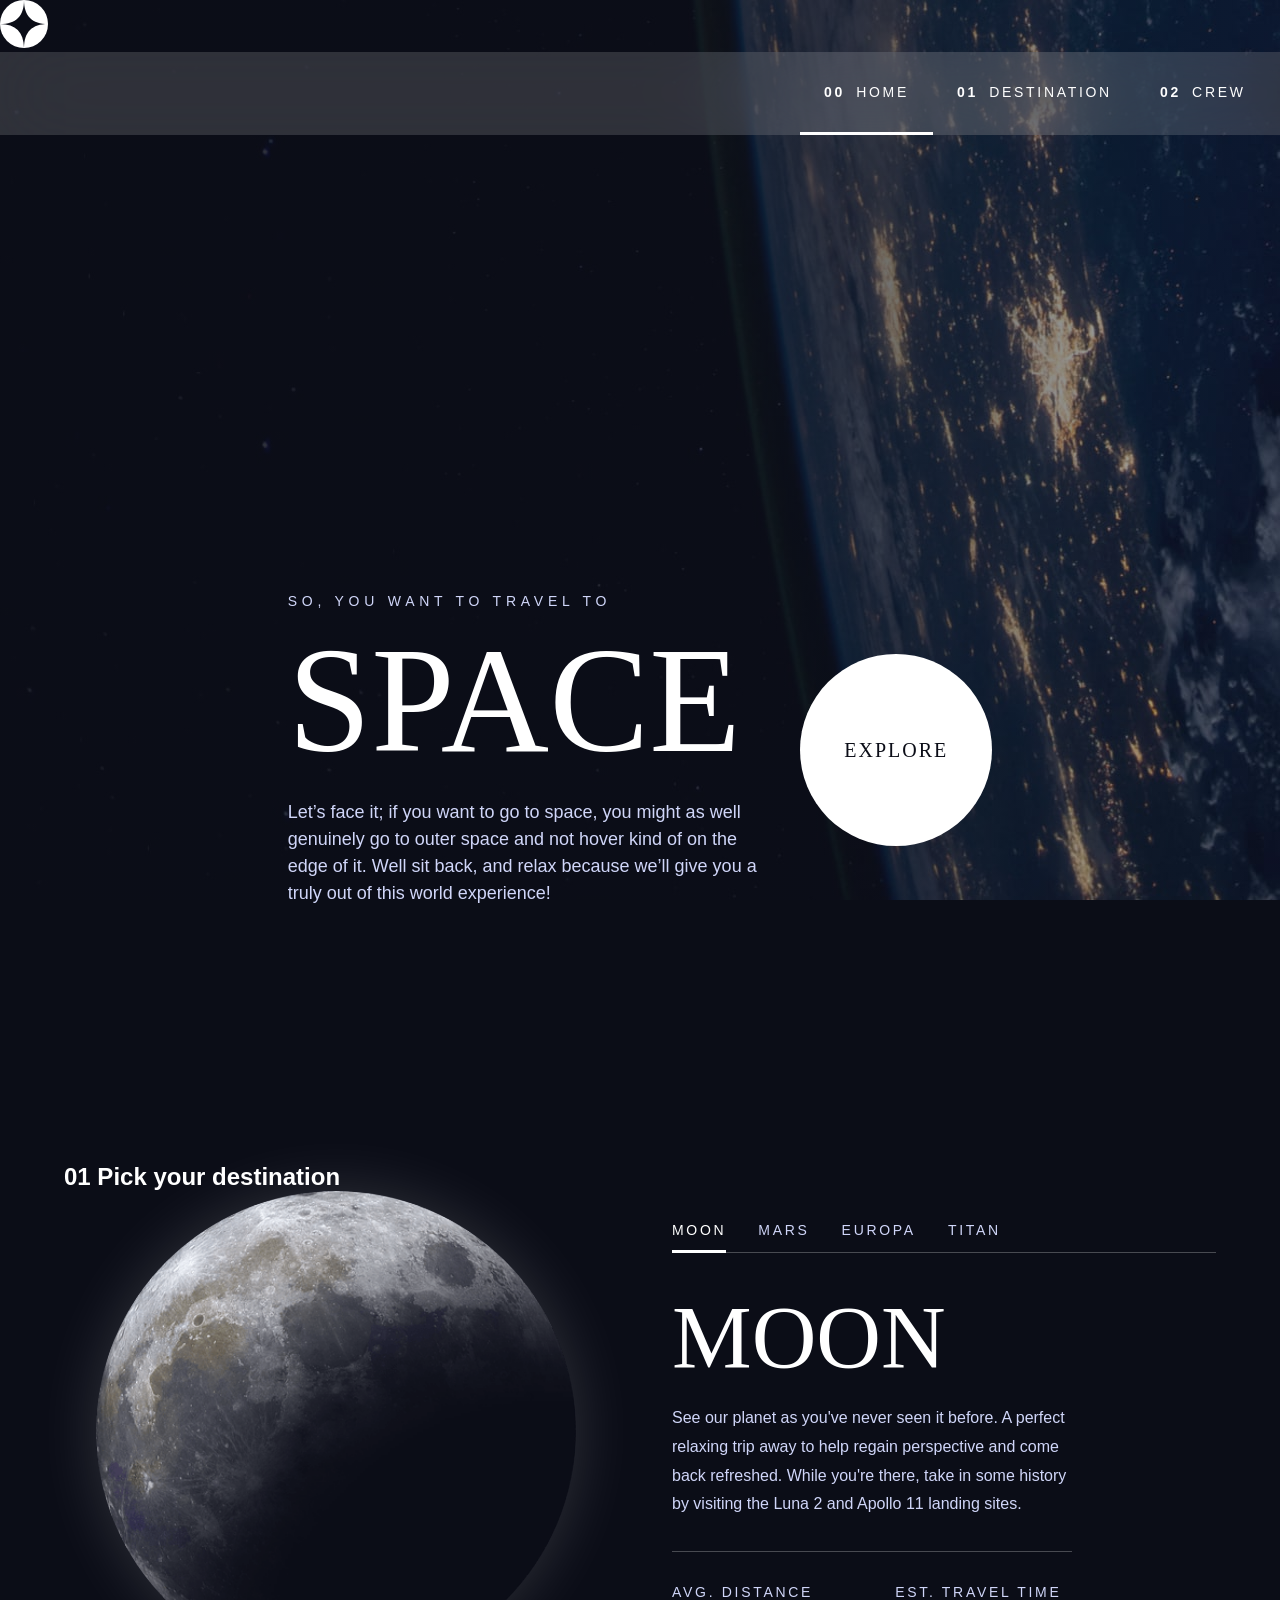
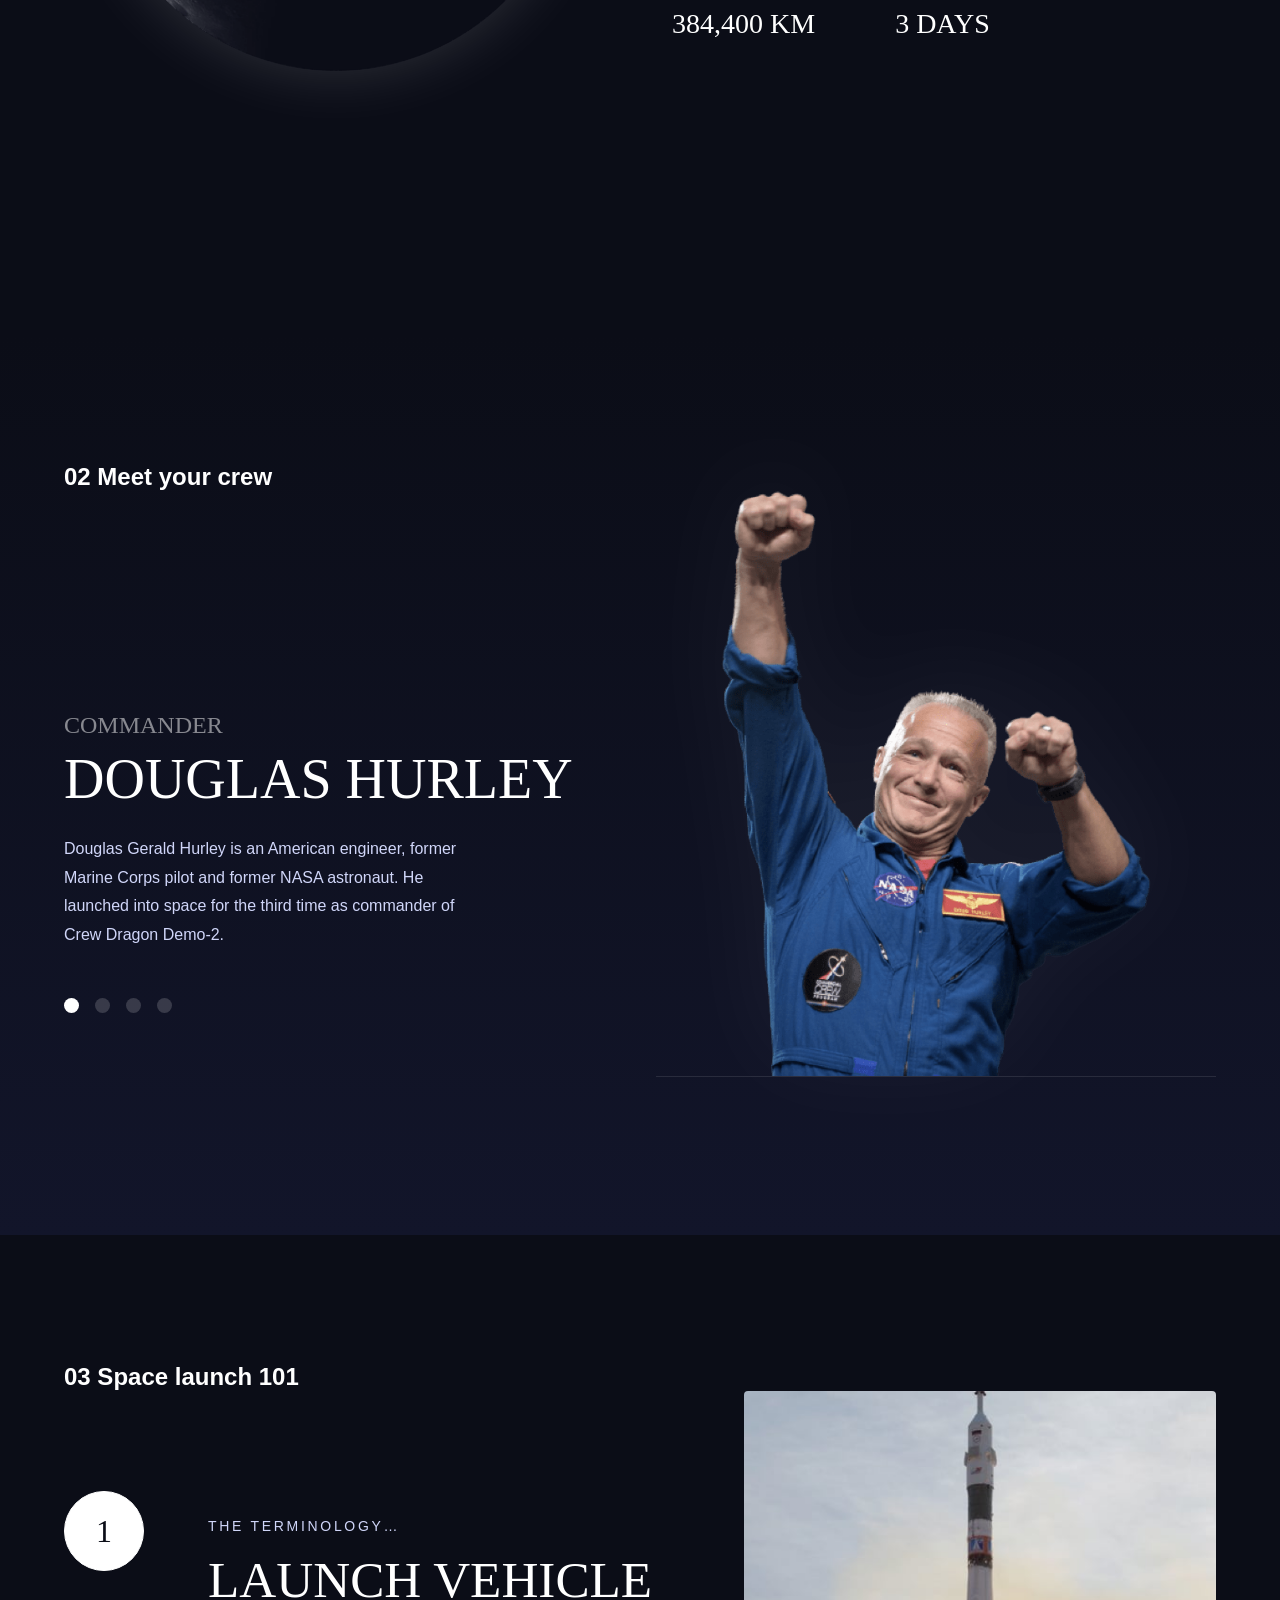
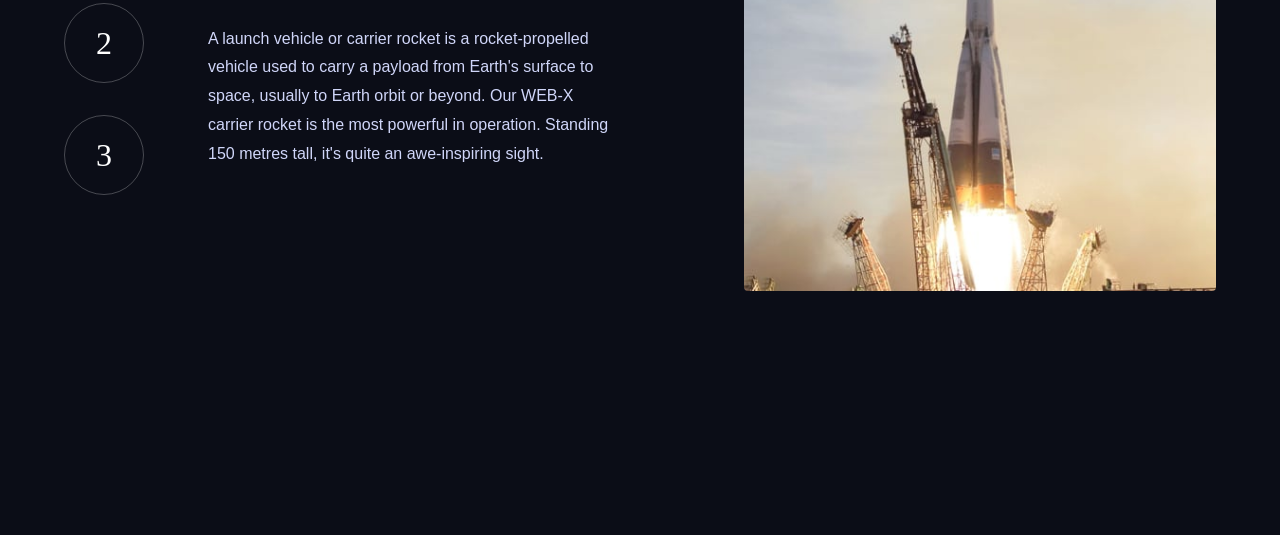
==== starter-code/index.html @ f4fe1dc3 "Code commit" ====
<!DOCTYPE html>
<html lang="en">
<head>
  <meta charset="UTF-8">
  <meta name="viewport" content="width=device-width, initial-scale=1.0">

  <link rel="icon" type="image/png" sizes="32x32" href="./assets/favicon-32x32.png">
  <link rel="stylesheet" href="./style.css">
  <title>Frontend Mentor | Space tourism website</title>
</head>
<body>
  <!--HEADER / NAVIGATION-->
  <header class="primry-header" id="header">
    <div class="logo" id="logo">
      <img src="./assets/shared/logo.svg" alt="space tourism logo">
    </div>

    <div class="header-line" role="presentation"></div>

    <!--Mobile Hamburger Menu-->
    <button class="mobile-nav-toggle" aria-controls="primary-navigation" aria-expanded="false">
      <img 
        src="./assets/shared/icon-hamburger.svg" 
        id="hamburger-icon"
        alt="hamburger menu icon"
      >
    </button>

    <!--Navigation links-->
    <nav>
      <ul class="primary-nav" id="primary-navigation" role="list"> 
        <li><a href="#home" class="active"><span>00</span> Home</a></li>
        <li><a href="#destination"><span>01</span> Destination</a></li>
        <li><a href="#crew"><span>02</span> Crew</a></li>
        <li><a href="#technology"><span>03</span> Technology</a></li>
      </ul>
    </nav>
  </header>

<!--SECTION: HERO-->
<section id="home">

  <div class="hero-bg" aria-hidden="true"></div>

  <div class="container">
    <div class="hero-content">
      <!--Left-text-->
      <div class="hero-text">
        <p class="hero-pretitle">So, you want to travel to</p>
        <h1 class="hero-title">Space</h1>
        <p class="hero-description">
          Let’s face it; if you want to go to space, you might as well 
          genuinely go to outer space and not hover kind of on the edge of it. Well sit back,
          and relax because we’ll give you a truly out of this world experience!</p>
      </div>
      <!--Right-Explore Button-->
      <a href="#destination" class="btn-explore" role="button">Explore</a>
      
    </div>
  </div>
</section>

<!-- ══════════════════════════════════
SECTION 2 — DESTINATION
══════════════════════════════════ -->
<section id="destination">
  <div class="container">

    <h2 class="section-title"><span>01</span> Pick your destination</h2>

    <div class="destination-grid">

      <!-- Planet image (swapped by JS) -->
      <div class="destination-image">
        <img
          id="planet-img"
          class="planet-img"
          src="./assets/destination/image-moon.png"
          alt="Moon"
        >
      </div>

      <!-- Tab panel -->
      <div class="destination-info">

        <!-- Tab buttons -->
        <div class="destination-tabs" role="tablist">
          <button class="tab-btn active" role="tab" data-dest="0">Moon</button>
          <button class="tab-btn"        role="tab" data-dest="1">Mars</button>
          <button class="tab-btn"        role="tab" data-dest="2">Europa</button>
          <button class="tab-btn"        role="tab" data-dest="3">Titan</button>
        </div>

        <!-- Tab content (updated by JS) -->
        <div id="dest-content">
          <h3 class="destination-name" id="dest-name">Moon</h3>
          <p class="destination-desc" id="dest-desc">
            See our planet as you've never seen it before. A perfect relaxing trip away to
            help regain perspective and come back refreshed. While you're there, take in
            some history by visiting the Luna 2 and Apollo 11 landing sites.
          </p>
          <div class="destination-meta">
            <div class="meta-item">
              <label>Avg. distance</label>
              <p id="dest-distance">384,400 km</p>
            </div>
            <div class="meta-item">
              <label>Est. travel time</label>
              <p id="dest-time">3 days</p>
            </div>
          </div>
        </div>

      </div>
    </div>
  </div>
</section>
 
 
<!-- ══════════════════════════════════
 SECTION 3 — CREW
══════════════════════════════════ -->
<section id="crew">
  <div class="container">

    <h2 class="section-title"><span>02</span> Meet your crew</h2>

    <div class="crew-grid">

      <!-- Left: crew info (updated by JS) -->
      <div class="crew-info">
        <p class="crew-role" id="crew-role">Commander</p>
        <h3 class="crew-name" id="crew-name">Douglas Hurley</h3>
        <p class="crew-bio" id="crew-bio">
          Douglas Gerald Hurley is an American engineer, former Marine Corps pilot and
          former NASA astronaut. He launched into space for the third time as commander of
          Crew Dragon Demo-2.
        </p>

        <!-- Dot navigation -->
        <div class="crew-dots" role="tablist" aria-label="Crew members">
          <button class="dot active" data-crew="0" role="tab" aria-label="Douglas Hurley"></button>
          <button class="dot"        data-crew="1" role="tab" aria-label="Mark Shuttleworth"></button>
          <button class="dot"        data-crew="2" role="tab" aria-label="Victor Glover"></button>
          <button class="dot"        data-crew="3" role="tab" aria-label="Anousheh Ansari"></button>
        </div>
      </div>

      <!-- Right: crew portrait (swapped by JS) -->
      <div class="crew-image">
        <img
          id="crew-img"
          class="crew-img"
          src="./assets/crew/image-douglas-hurley.png"
          alt="Douglas Hurley"
        >
      </div>

    </div>
  </div>
</section>
 
 
<!-- ══════════════════════════════════
SECTION 4 — TECHNOLOGY
══════════════════════════════════ -->
<section id="technology">
  <div class="container">

    <h2 class="section-title"><span>03</span> Space launch 101</h2>

    <div class="tech-layout">

      <!-- Numbered tab buttons -->
      <div class="tech-numbers">
        <button class="num-btn active" data-tech="0">1</button>
        <button class="num-btn"        data-tech="1">2</button>
        <button class="num-btn"        data-tech="2">3</button>
      </div>

      <!-- Tech description (updated by JS) -->
      <div class="tech-content">
        <p class="tech-label" id="tech-label">The terminology…</p>
        <h3 class="tech-name"  id="tech-name">Launch vehicle</h3>
        <p class="tech-desc"   id="tech-desc">
          A launch vehicle or carrier rocket is a rocket-propelled vehicle used to carry a payload
          from Earth's surface to space, usually to Earth orbit or beyond. Our WEB-X carrier rocket
          is the most powerful in operation. Standing 150 metres tall, it's quite an awe-inspiring sight.
        </p>
      </div>

      <!-- Tech image (swapped by JS) -->
      <div class="tech-image">
        <img
          id="tech-img"
          src="./assets/technology/image-launch-vehicle-portrait.jpg"
          alt="Launch Vehicle"
        >
      </div>

    </div>
  </div>
</section>
<script src="script.js"></script>

</body>
</html>
---- starter-code/style.css ----
* {
    box-sizing:border-box;
    margin: 0;
    padding: 0;
}

:root {
    --clr-dark: #0B0D17;
    --clr-accent: #D0D6F9;
    --clr-white: #FFFFFF;
    --ff-serif: 'Bellefair', serif;
    --ff-sans-cond: 'Barlow Condensed', sans-serif;
    --ff-sans: 'Barlow', sans-serif;
}

html {
    scroll-behavior: smooth;
}

body {
  font-family: var(--ff-sans);
  color: var(--clr-white);
  background-color: var(--clr-dark);
  min-height: 100vh;
  overflow-x: hidden;
}

.container {
  max-width: 1200px;
  margin-inline: auto;
  padding: 0 1.5rem;
}

.primary-header {
  position: fixed;
  top: 0;
  left: 0;
  right: 0;
  z-index: 100;
  display: flex;
  align-items: center;
  justify-content: space-between;
  padding: 0 0 0 2rem;
  background: transparent;
  transition: background 0.4s ease;
}

.primary-header.scrolled {
  background: rgba(11, 13, 23, 0.95);
  backdrop-filter: blur(20px);
}   

.header-inline {
  flex: 1;
  height: 1px;
  background-color: rgba(255, 255, 255, 0.25);
  margin-inline: 2rem;
  position: relative;
  z-index: 1;
}

.primary-nav {
  display: flex;
  list-style: none;
  background: rgba(255, 255, 255, 0.15);
  backdrop-filter: blur(40px);
  padding-inline: 50rem;
  -webkit-backdrop-filter: blur(40px);
}

.primary-nav li a {
  display: flex;
  align-items: center;
  gap: 0.6em;
  padding: 2rem 1.5rem;
  color: var(--clr-white);
  text-decoration: none;
  font-family: var(--ff-sans-cond);
  font-size: 0.875rem;
  letter-spacing: 2.7px;
  text-transform: uppercase;
  border-bottom: 3px solid transparent;
  transition: border-color 0.3s;
}
 
/* Numbered prefix in nav links */
.primary-nav li a span {
  font-weight: 700;
  margin-right: 0.2em;
}
 
/* Active and hover state for nav links */
.primary-nav li a.active,
.primary-nav li a:hover {
  border-bottom-color: var(--clr-white);
}

.mobile-nav-toggle {
  display: none;
  cursor: pointer;
  background: transparent;
  border: none;
  padding: 0.5rem;
}

#home {
  position: relative;
  min-height: 100vh;
  display: flex;
  align-items: flex-end;
  overflow: hidden;
}

.hero-bg {
  position: fixed;
  inset: 0;
  background:
    linear-gradient(to right, rgba(11,13,23,0.85) 40%, rgba(11,13,23,0.3) 100%),
    url(./assets/home/background-home-desktop.jpg) center/cover no-repeat;
  z-index: -1;
}

.hero-content {
  position: relative;
  z-index: 1;
  display: grid;
  grid-template-columns: 1fr auto; 
  display: flex;
  justify-content: space-between;
  align-items: flex-end;
  gap: 2rem;
  width: 100%;
  padding-top: 0;
  padding-bottom: 8rem;
}

.hero-pretitle {
  font-family: var(--ff-sans-cond);
  font-size: 0.875rem;
  letter-spacing: 4.75px;
  text-transform: uppercase;
  color: var(--clr-accent);
  margin-bottom: 1rem;
}

.hero-title {
  font-family: var(--ff-serif);
  font-size: 150px;
  text-transform: uppercase;
  margin-bottom: 1.5rem;
  font-weight: 400;
  line-height: 1;
}

.hero-description {
  margin-top: 1.5rem;
  font-size: 1.125rem;
  color: var(--clr-accent);
  line-height: 1.5;
  max-width: 48ch;
}

.btn-explore {
  display: flex;
  align-items: center;
  justify-content: center;
  width: clamp(9rem, 15vw, 17rem);
  height: clamp(9rem, 15vw, 17rem);
  border-radius: 50%;
  background: var(--clr-white);
  color: var(--clr-dark);
  font-family: var(--ff-serif);
  font-size: 1.25rem;
  text-transform: uppercase;
  text-decoration: none;
  letter-spacing: 2px;
  position: relative;
  cursor: pointer;
  border: none;
  transition: box-shadow 0.3s;
  align-self: center;
  flex-shrink: 0;
}

.btn-explore::before {
  content: '';
  position: absolute;
  inset: 0;
  border-radius: 50%;
  background: rgba(255, 255, 255, 0.1);
  transform: scale(1);
  transition: transform 0.6s cubic-bezier(0.34, 1.56, 0.64, 1), opacity 0.6s;
  opacity: 0;
}
 
.btn-explore:hover::before {
  transform: scale(1.5);
  opacity: 1;
}
 

/* ─────────────────────────────────────────────────
   7. DESTINATION SECTION
───────────────────────────────────────────────── */
 
#destination {
  position: relative;
  min-height: 100vh;
  padding: 8rem 0 4rem;
  background: var(--clr-dark);
}
 
/* Side-by-side: planet image | tab panel */
.destination-grid {
  display: grid;
  grid-template-columns: 1fr 1fr;
  gap: 4rem;
  align-items: center;
}
 
.destination-image {
  display: flex;
  justify-content: center;
}
 
/* Planet image — slowly rotates */
.planet-img {
  width: min(480px, 100%);
  border-radius: 50%;
  animation: rotate 60s linear infinite;
  filter: drop-shadow(0 0 30px rgba(255, 255, 255, 0.15));
}
 
/* Tab button row */
.destination-tabs {
  display: flex;
  gap: 2rem;
  border-bottom: 1px solid rgba(255, 255, 255, 0.25);
  margin-bottom: 2rem;
}
 
.tab-btn {
  background: none;
  border: none;
  border-bottom: 3px solid transparent;
  color: var(--clr-accent);
  font-family: var(--ff-sans-cond);
  font-size: 0.875rem;
  letter-spacing: 2.7px;
  text-transform: uppercase;
  padding: 0 0 0.75rem;
  cursor: pointer;
  transition: color 0.3s, border-color 0.3s;
  margin-bottom: -1px; /* overlap the container border */
}
 
.tab-btn.active,
.tab-btn:hover {
  color: var(--clr-white);
  border-bottom-color: var(--clr-white);
}
 
/* Destination name heading */
.destination-name {
  font-family: var(--ff-serif);
  font-size: clamp(3.5rem, 7vw, 6.25rem);
  font-weight: 400;
  text-transform: uppercase;
  margin-bottom: 1rem;
}
 
/* Description paragraph */
.destination-desc {
  color: var(--clr-accent);
  line-height: 1.8;
  font-size: 1rem;
  max-width: 45ch;
  padding-bottom: 2rem;
  border-bottom: 1px solid rgba(255, 255, 255, 0.25);
}
 
/* Stats row: distance | travel time */
.destination-meta {
  display: flex;
  gap: 5rem;
  margin-top: 2rem;
}
 
.meta-item label {
  display: block;
  font-family: var(--ff-sans-cond);
  font-size: 0.875rem;
  letter-spacing: 2.7px;
  text-transform: uppercase;
  color: var(--clr-accent);
  margin-bottom: 0.5rem;
}
 
.meta-item p {
  font-family: var(--ff-serif);
  font-size: 1.75rem;
  text-transform: uppercase;
}
 
 
/* ─────────────────────────────────────────────────
   8. CREW SECTION
───────────────────────────────────────────────── */
 
#crew {
  min-height: 100vh;
  padding: 8rem 0 0;
  background: linear-gradient(to bottom, var(--clr-dark) 0%, #12152a 100%);
  overflow: hidden;
}
 
/* Side-by-side: crew info | crew portrait */
.crew-grid {
  display: grid;
  grid-template-columns: 1fr 1fr;
  align-items: end;
  gap: 2rem;
}
 
.crew-info {
  padding-bottom: 4rem;
}
 
/* Role label (e.g. "Commander") */
.crew-role {
  font-family: var(--ff-serif);
  font-size: clamp(1rem, 2vw, 1.5rem);
  font-weight: 400;
  text-transform: uppercase;
  color: rgba(255, 255, 255, 0.5);
  margin-bottom: 0.5rem;
}
 
/* Crew member name */
.crew-name {
  font-family: var(--ff-serif);
  font-size: clamp(2.5rem, 5vw, 3.5rem);
  font-weight: 400;
  text-transform: uppercase;
  margin-bottom: 1.5rem;
}
 
/* Bio paragraph */
.crew-bio {
  color: var(--clr-accent);
  line-height: 1.8;
  max-width: 45ch;
  margin-bottom: 3rem;
}
 
/* Dot navigation row */
.crew-dots {
  display: flex;
  gap: 1rem;
}
 
.dot {
  width: 15px;
  height: 15px;
  border-radius: 50%;
  background: rgba(255, 255, 255, 0.17);
  cursor: pointer;
  transition: background 0.3s;
  border: none;
}
 
.dot.active,
.dot:hover {
  background: var(--clr-white);
}
 
/* Portrait image container */
.crew-image {
  display: flex;
  justify-content: center;
  border-bottom: 1px solid rgba(255, 255, 255, 0.1);
}
 
.crew-img {
  max-height: 65vh;
  object-fit: contain;
  object-position: bottom;
  filter: drop-shadow(0 -20px 50px rgba(255, 255, 255, 0.05));
}
 
 
/* ─────────────────────────────────────────────────
   9. TECHNOLOGY SECTION
───────────────────────────────────────────────── */
 
#technology {
  min-height: 100vh;
  padding: 8rem 0;
}
 
/* Three columns: number buttons | text | image */
.tech-layout {
  display: grid;
  grid-template-columns: auto 1fr 1fr;
  gap: 4rem;
  align-items: center;
}
 
/* Vertical number buttons */
.tech-numbers {
  display: flex;
  flex-direction: column;
  gap: 2rem;
}
 
.num-btn {
  width: 80px;
  height: 80px;
  border-radius: 50%;
  border: 1px solid rgba(255, 255, 255, 0.25);
  background: transparent;
  color: var(--clr-white);
  font-family: var(--ff-serif);
  font-size: 2rem;
  cursor: pointer;
  transition: background 0.3s, border-color 0.3s;
}
 
.num-btn.active,
.num-btn:hover {
  background: var(--clr-white);
  color: var(--clr-dark);
  border-color: var(--clr-white);
}
 
/* "The terminology…" small label */
.tech-label {
  font-family: var(--ff-sans-cond);
  font-size: 0.875rem;
  letter-spacing: 2.7px;
  text-transform: uppercase;
  color: var(--clr-accent);
  margin-bottom: 1rem;
}
 
/* Technology name heading */
.tech-name {
  font-family: var(--ff-serif);
  font-size: clamp(2rem, 4vw, 3.5rem);
  font-weight: 400;
  text-transform: uppercase;
  margin-bottom: 1rem;
}
 
/* Description paragraph */
.tech-desc {
  color: var(--clr-accent);
  line-height: 1.8;
  max-width: 45ch;
}
 
/* Technology image */
.tech-image img {
  width: 100%;
  height: 500px;
  object-fit: cover;
  border-radius: 4px;
}
 
 
/* ─────────────────────────────────────────────────
   10. ANIMATIONS & TRANSITIONS
───────────────────────────────────────────────── */
 
/* Slide up + fade in — used on hero text */
@keyframes fadeUp {
  to {
    opacity: 1;
    transform: translateY(0);
  }
}
 
/* Scale in — used on Explore button */
@keyframes scaleIn {
  from { opacity: 0; transform: scale(0.5); }
  to   { opacity: 1; transform: scale(1); }
}
 
/* Slow rotation — used on planet image */
@keyframes rotate {
  to { transform: rotate(360deg); }
}
 
/* Fade + lift — applied by JS when switching tabs */
.fade {
  animation: fadeContent 0.4s ease;
}
 
@keyframes fadeContent {
  from { opacity: 0; transform: translateY(8px); }
  to   { opacity: 1; transform: translateY(0); }
}
 
 
/* ─────────────────────────────────────────────────
   11. RESPONSIVE — MOBILE ( ≤ 768px )
───────────────────────────────────────────────── */
 
@media (max-width: 768px) {
 
  /* Hide the decorative line in header */
  .header-line {
    display: none;
  }
 
  /* Show hamburger button */
  .mobile-nav-toggle {
    display: block;
  }
 
  /* Nav slides in from the right as a panel */
  .primary-nav {
    position: fixed;
    top: 0;
    right: 0;
    bottom: 0;
    width: min(70vw, 300px);
    flex-direction: column;
    padding: 8rem 2rem 2rem;
    gap: 0;
    background: rgba(255, 255, 255, 0.04);
    backdrop-filter: blur(40px);
    transform: translateX(100%);
    transition: transform 0.4s ease;
    z-index: 99;
  }
 
  /* JS adds data-visible="true" to show the panel */
  .primary-nav[data-visible="true"] {
    transform: translateX(0);
  }
 
  /* Switch active indicator from bottom border to left border */
  .primary-nav li a {
    padding: 1rem 0;
    border-bottom: none;
    border-left: 3px solid transparent;
    padding-left: 1rem;
  }
 
  .primary-nav li a.active,
  .primary-nav li a:hover {
    border-left-color: var(--clr-white);
    border-bottom: none;
  }
 
  /* Stack hero content vertically and center it */
  .hero-content {
    grid-template-columns: 1fr;
    text-align: center;
    justify-items: center;
  }
 
  .btn-explore {
    margin-top: 2rem;
  }
 
  /* Stack all multi-column sections to single column */
  .destination-grid,
  .crew-grid,
  .tech-layout {
    grid-template-columns: 1fr;
    text-align: center;
  }
 
  /* Center meta items and tabs on mobile */
  .destination-meta  { justify-content: center; flex-wrap: wrap; }
  .crew-dots         { justify-content: center; }
  .destination-tabs  { justify-content: center; }
 
  /* Horizontal number buttons on mobile */
  .tech-numbers {
    flex-direction: row;
    justify-content: center;
  }
}
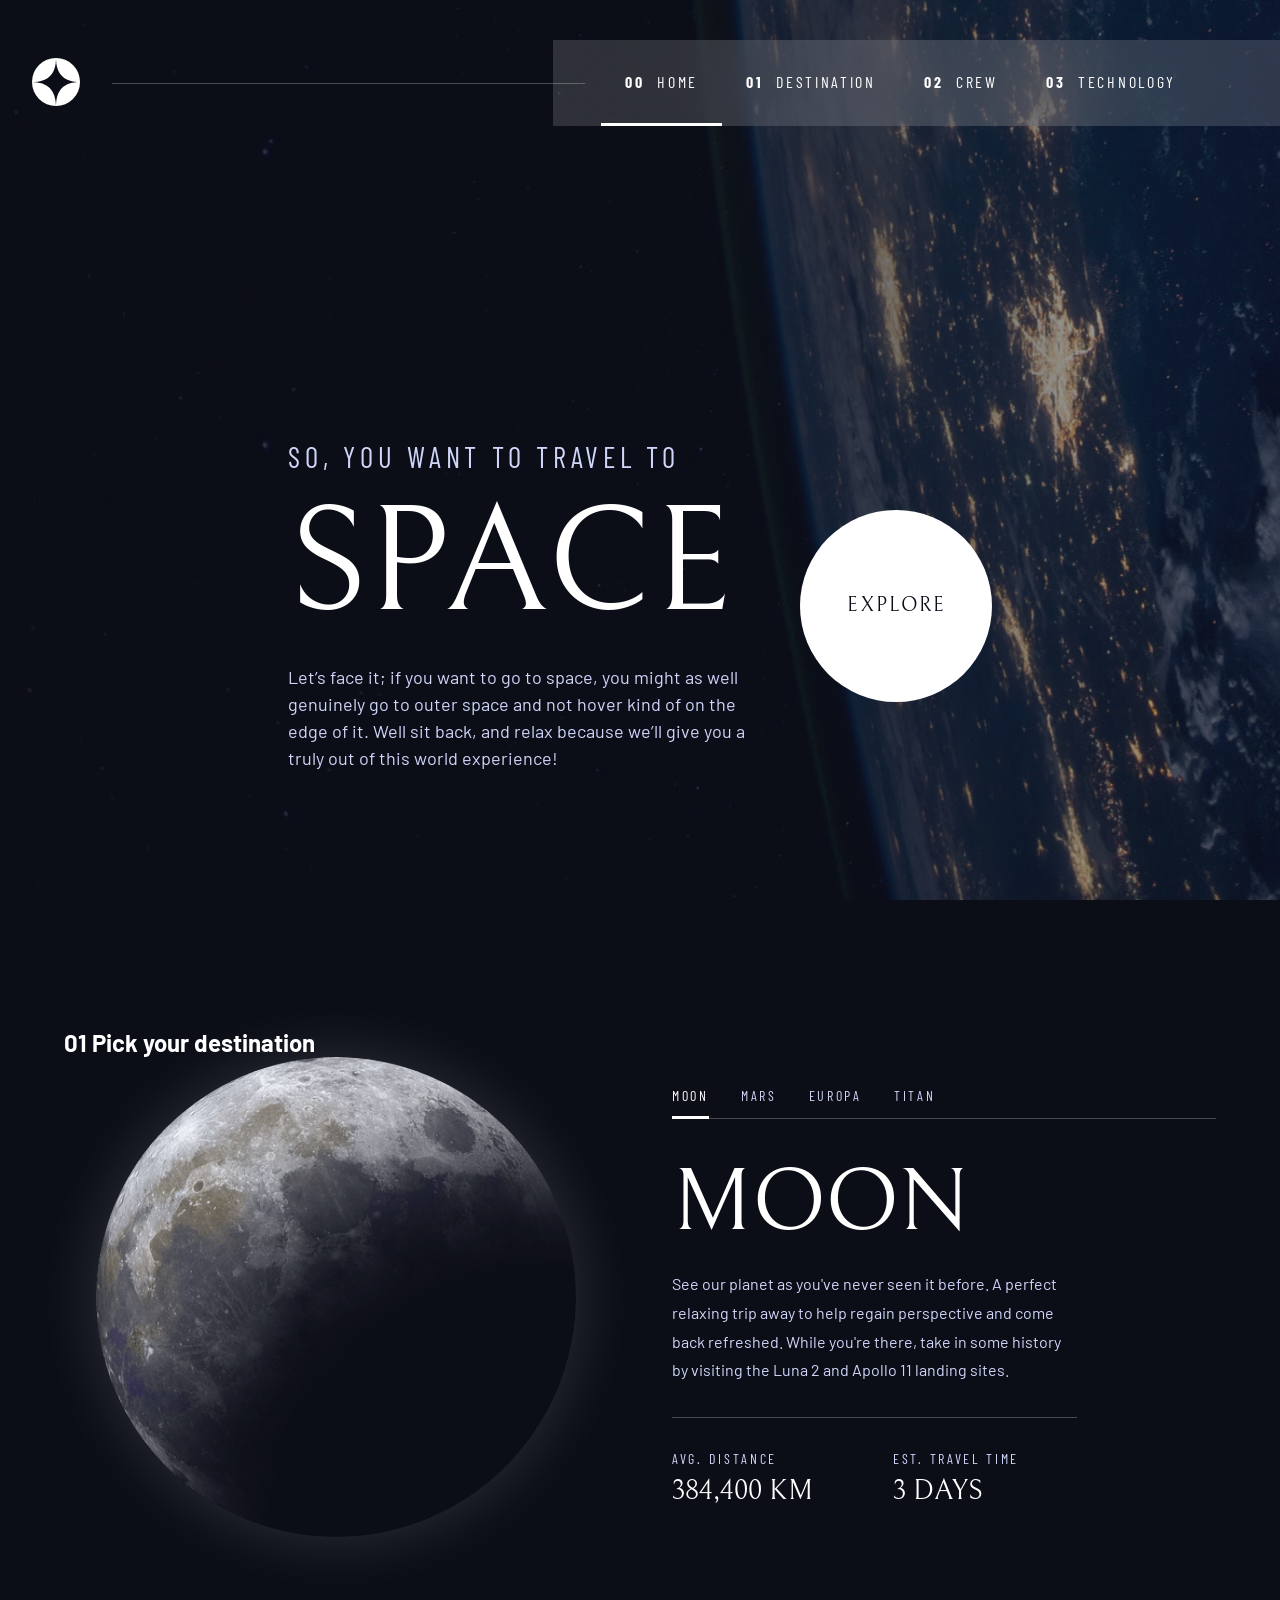
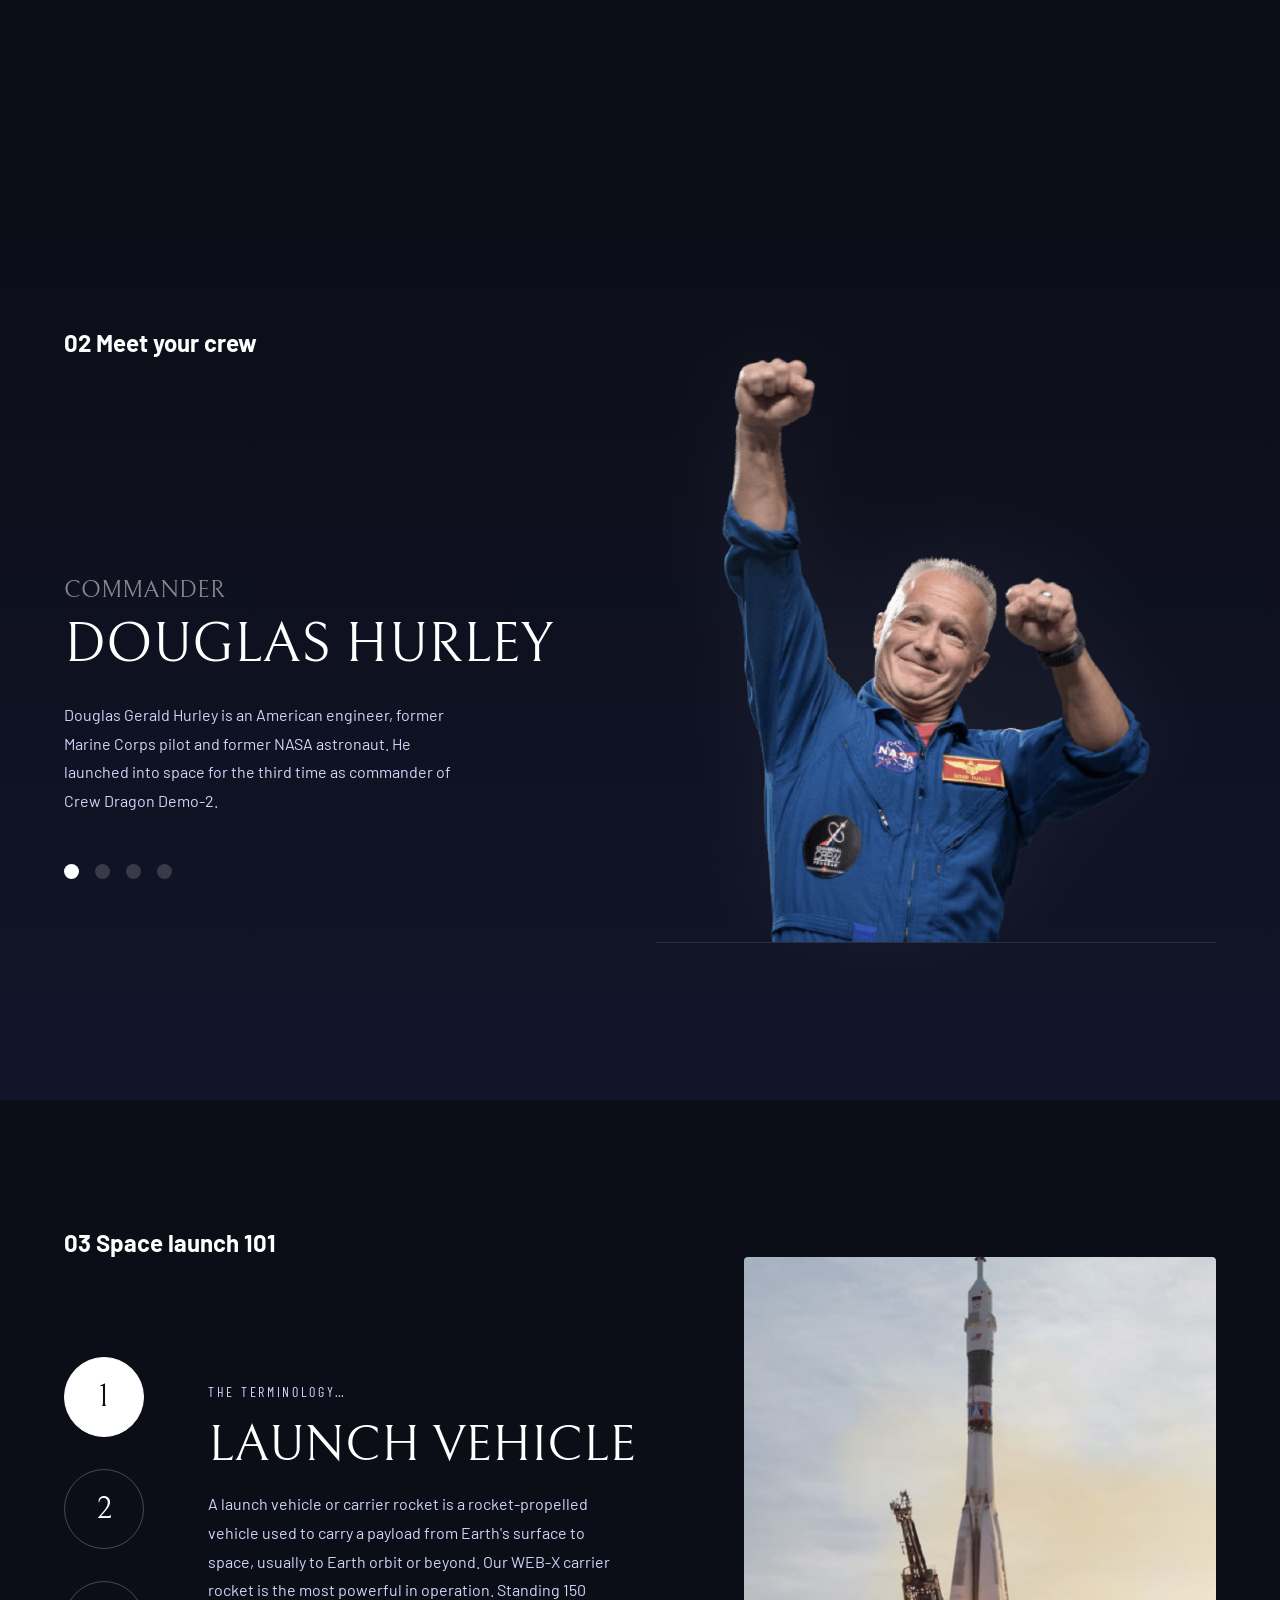
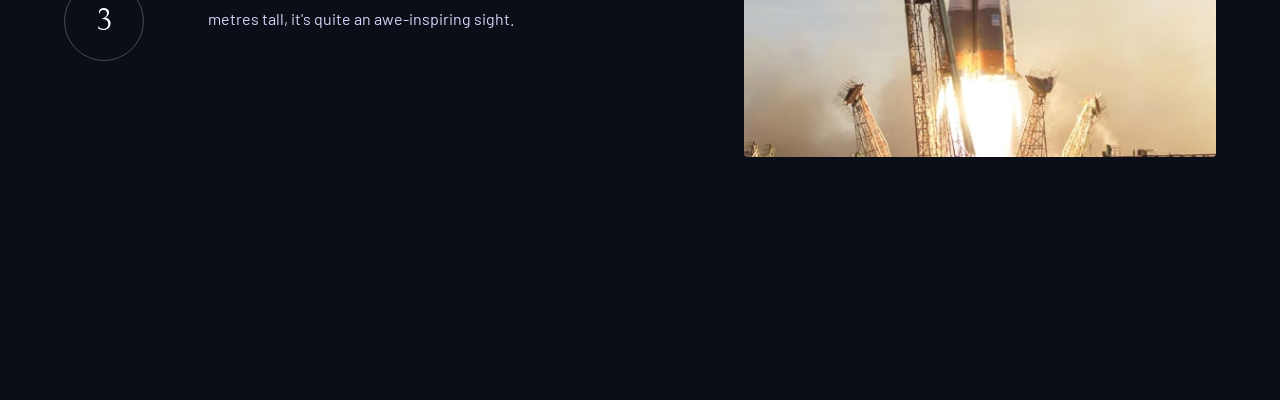
==== commit 65870b64: "Modified header, hero-content and styles" ====
--- a/starter-code/index.html
+++ b/starter-code/index.html
@@ -3,14 +3,23 @@
 <head>
   <meta charset="UTF-8">
   <meta name="viewport" content="width=device-width, initial-scale=1.0">
-
+  <link rel="preconnect" href="https://fonts.googleapis.com">
+  <link rel="preconnect" href="https://fonts.gstatic.com" crossorigin>
+  <link href="https://fonts.googleapis.com/css2?family=Barlow:ital,wght@0,100;0,200;0,300;0,400;0,500;0,600;0,700;0,800;0,900;1,100;1,200;1,300;1,400;1,500;1,600;1,700;1,800;1,900&display=swap" rel="stylesheet">
+   <link rel="preconnect" href="https://fonts.googleapis.com">
+  <link rel="preconnect" href="https://fonts.gstatic.com" crossorigin>
+  <link href="https://fonts.googleapis.com/css2?family=Barlow+Condensed:ital,wght@0,100;0,200;0,300;0,400;0,500;0,600;0,700;0,800;0,900;1,100;1,200;1,300;1,400;1,500;1,600;1,700;1,800;1,900&family=Barlow:ital,wght@0,100;0,200;0,300;0,400;0,500;0,600;0,700;0,800;0,900;1,100;1,200;1,300;1,400;1,500;1,600;1,700;1,800;1,900&display=swap" rel="stylesheet">
+  <link rel="preconnect" href="https://fonts.googleapis.com">
+  <link rel="preconnect" href="https://fonts.googleapis.com">
+  <link rel="preconnect" href="https://fonts.gstatic.com" crossorigin>
+  <link href="https://fonts.googleapis.com/css2?family=Bellefair&display=swap" rel="stylesheet">
   <link rel="icon" type="image/png" sizes="32x32" href="./assets/favicon-32x32.png">
   <link rel="stylesheet" href="./style.css">
   <title>Frontend Mentor | Space tourism website</title>
 </head>
 <body>
   <!--HEADER / NAVIGATION-->
-  <header class="primry-header" id="header">
+  <header class="primary-header" id="header">
     <div class="logo" id="logo">
       <img src="./assets/shared/logo.svg" alt="space tourism logo">
     </div>
--- a/starter-code/style.css
+++ b/starter-code/style.css
@@ -31,6 +31,12 @@
   padding: 0 1.5rem;
 }
 
+.nav {
+  margin: 0;
+  padding: 0;
+  height: 100%;
+}
+
 .primary-header {
   position: fixed;
   top: 0;
@@ -40,7 +46,7 @@
   display: flex;
   align-items: center;
   justify-content: space-between;
-  padding: 0 0 0 2rem;
+  padding:  2.5rem 0 2.5rem 2rem;
   background: transparent;
   transition: background 0.4s ease;
 }
@@ -50,13 +56,14 @@
   backdrop-filter: blur(20px);
 }   
 
-.header-inline {
+.header-line {
   flex: 1;
   height: 1px;
   background-color: rgba(255, 255, 255, 0.25);
   margin-inline: 2rem;
   position: relative;
-  z-index: 1;
+  margin-right: -2rem;
+  z-index: 2;
 }
 
 .primary-nav {
@@ -64,7 +71,9 @@
   list-style: none;
   background: rgba(255, 255, 255, 0.15);
   backdrop-filter: blur(40px);
-  padding-inline: 50rem;
+  padding-inline: 3rem;
+  padding-right: 5rem;
+  margin-right: 0;
   -webkit-backdrop-filter: blur(40px);
 }
 
@@ -76,7 +85,7 @@
   color: var(--clr-white);
   text-decoration: none;
   font-family: var(--ff-sans-cond);
-  font-size: 0.875rem;
+  font-size: 1rem;
   letter-spacing: 2.7px;
   text-transform: uppercase;
   border-bottom: 3px solid transparent;
@@ -136,7 +145,7 @@
 
 .hero-pretitle {
   font-family: var(--ff-sans-cond);
-  font-size: 0.875rem;
+  font-size: 1.8rem;
   letter-spacing: 4.75px;
   text-transform: uppercase;
   color: var(--clr-accent);
